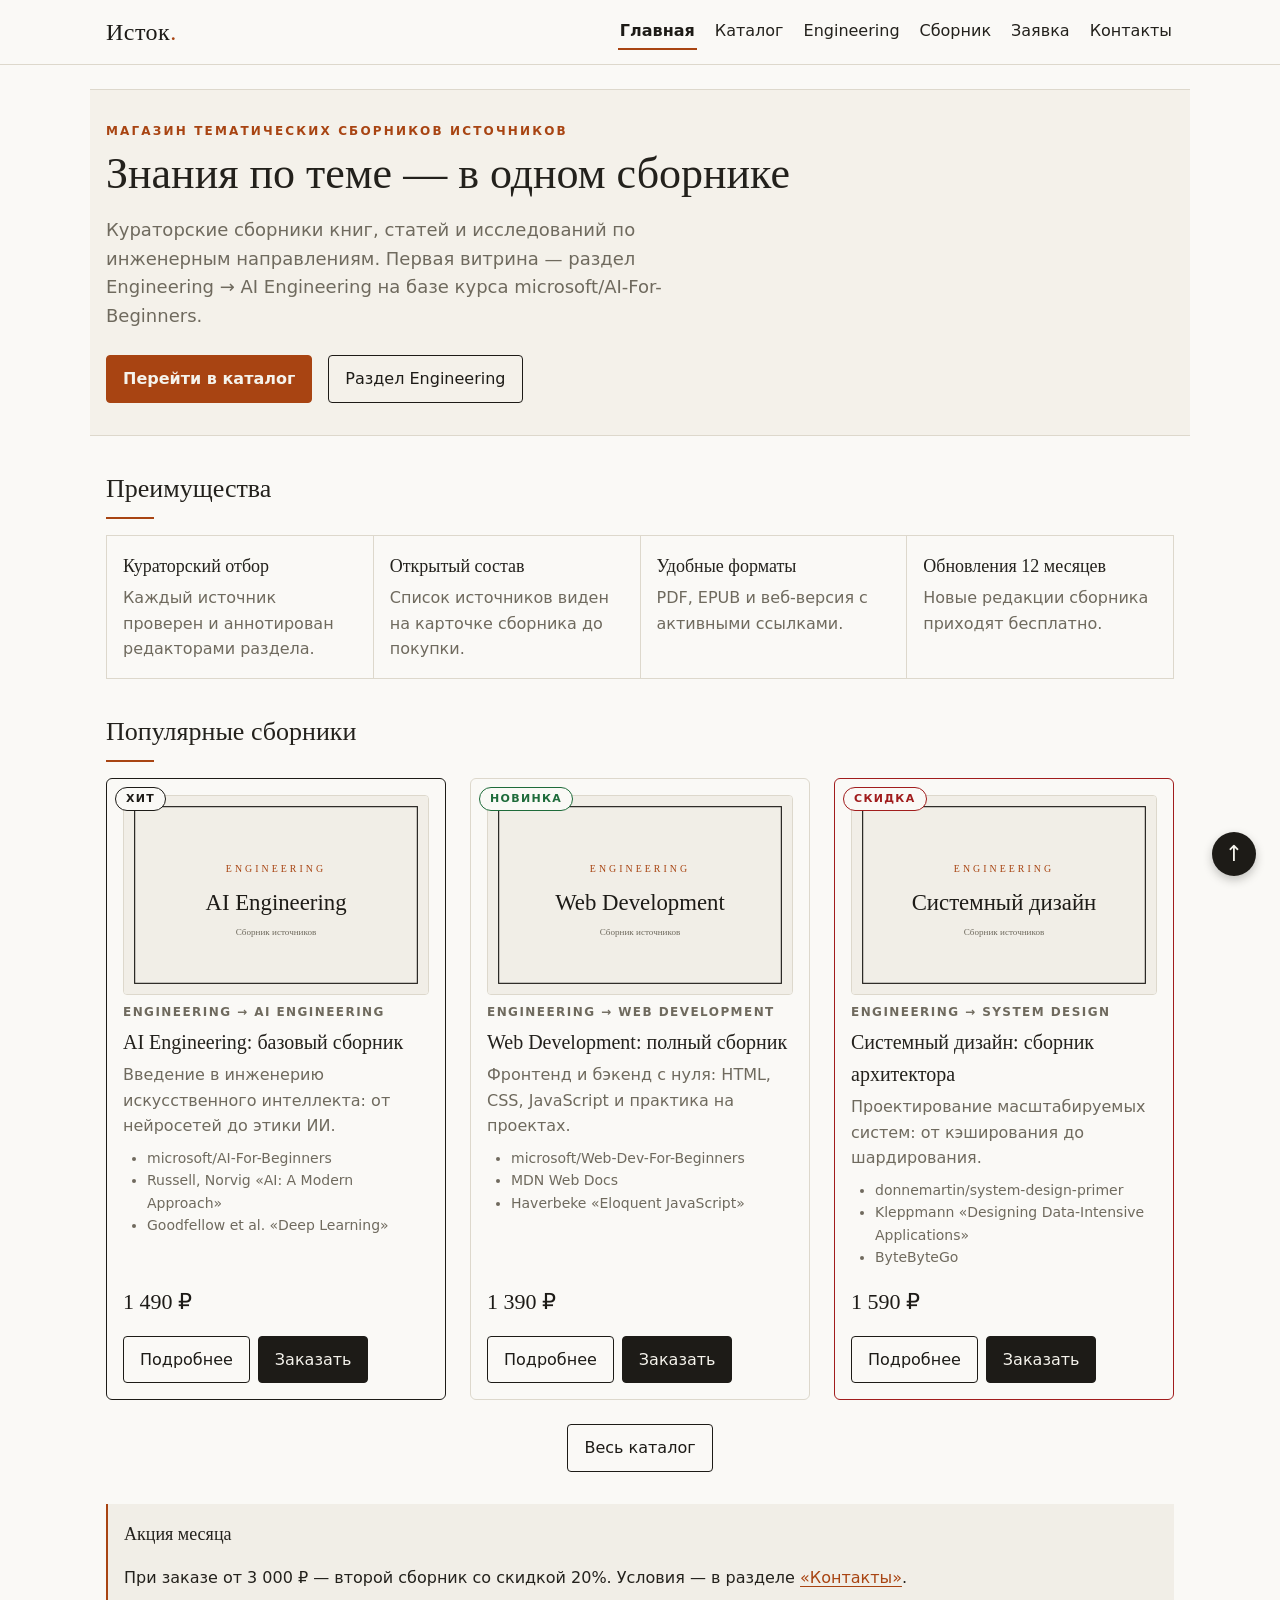
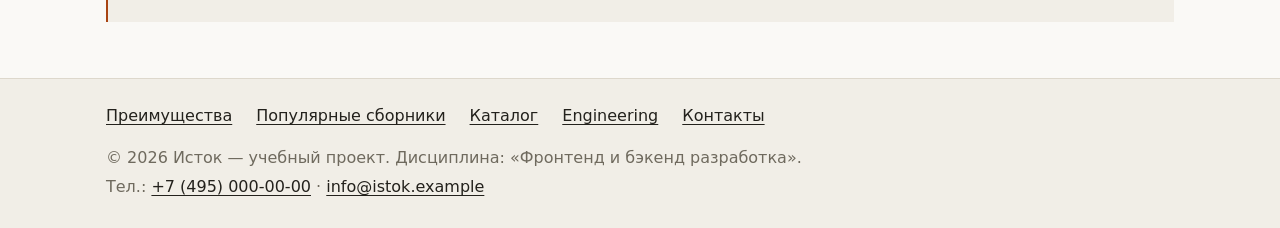
==== index.html @ 0348db37 "Stage 0" ====
<!DOCTYPE html>
<html lang="ru">
<head>
  <meta charset="UTF-8">
  <meta name="viewport" content="width=device-width, initial-scale=1.0">
  <title>Исток — магазин тематических сборников источников</title>
  <meta name="description" content="Исток: кураторские сборники книг, статей и исследований по инженерным темам. Первый раздел — Engineering → AI Engineering.">
  <meta property="og:type" content="website">
  <meta property="og:title" content="Исток — магазин тематических сборников источников">
  <meta property="og:description" content="Исток: кураторские сборники книг, статей и исследований по инженерным темам.">
  <link rel="stylesheet" href="css/style.css">
  <script src="js/main.js" defer></script>
</head>
<body>
  <a class="skip-link" href="#main">Перейти к содержимому</a>
  <header class="site-header">
    <div class="site-header__inner">
      <a class="site-header__logo" href="index.html">Исток</a>
      <nav class="site-nav" aria-label="Основная навигация">
        <ul class="site-nav__list">
          <li class="site-nav__item"><a class="site-nav__link site-nav__link--active" href="index.html" aria-current="page">Главная</a></li>
          <li class="site-nav__item"><a class="site-nav__link" href="catalog.html">Каталог</a></li>
          <li class="site-nav__item"><a class="site-nav__link" href="category.html">Engineering</a></li>
          <li class="site-nav__item"><a class="site-nav__link" href="product.html">Сборник</a></li>
          <li class="site-nav__item"><a class="site-nav__link" href="order.html">Заявка</a></li>
          <li class="site-nav__item"><a class="site-nav__link" href="contacts.html">Контакты</a></li>
        </ul>
      </nav>
    </div>
  </header>

  <main class="page" id="main">
    <section class="hero">
      <div class="hero__content">
        <p class="kicker">Магазин тематических сборников источников</p>
        <h1 class="hero__title">Знания по теме — в одном сборнике</h1>
        <p class="hero__text">Кураторские сборники книг, статей и исследований по инженерным направлениям. Первая витрина — раздел Engineering → AI Engineering на базе курса microsoft/AI-For-Beginners.</p>
        <div class="hero__actions">
          <a class="button button--accent" href="catalog.html">Перейти в каталог</a>
          <a class="button button--light" href="category.html">Раздел Engineering</a>
        </div>
      </div>
    </section>

    <section class="section" id="advantages">
      <h2 class="section__title">Преимущества</h2>
      <ul class="advantages">
        <li class="advantages__item"><h3 class="advantages__title">Кураторский отбор</h3><p class="advantages__text">Каждый источник проверен и аннотирован редакторами раздела.</p></li>
        <li class="advantages__item"><h3 class="advantages__title">Открытый состав</h3><p class="advantages__text">Список источников виден на карточке сборника до покупки.</p></li>
        <li class="advantages__item"><h3 class="advantages__title">Удобные форматы</h3><p class="advantages__text">PDF, EPUB и веб-версия с активными ссылками.</p></li>
        <li class="advantages__item"><h3 class="advantages__title">Обновления 12 месяцев</h3><p class="advantages__text">Новые редакции сборника приходят бесплатно.</p></li>
      </ul>
    </section>

    <section class="section" id="popular">
      <h2 class="section__title">Популярные сборники</h2>
      <div class="products-grid">
        <article class="product-card product-card--featured">
          <span class="badge badge--hit product-card__badge">Хит</span>
          <img class="product-card__image" src="images/ai-engineering.svg" alt="Обложка сборника «AI Engineering: базовый сборник»" width="400" height="260" loading="lazy">
          <p class="product-card__category"><a class="product-card__category-link" href="category.html">Engineering → AI Engineering</a></p>
          <h3 class="product-card__title">AI Engineering: базовый сборник</h3>
          <p class="product-card__description">Введение в инженерию искусственного интеллекта: от нейросетей до этики ИИ.</p>
          <ul class="product-card__sources">
            <li>microsoft/AI-For-Beginners</li>
            <li>Russell, Norvig «AI: A Modern Approach»</li>
            <li>Goodfellow et al. «Deep Learning»</li>
          </ul>
          <p class="product-card__price">1 490 ₽</p>
          <div class="product-card__actions">
            <a class="button button--secondary" href="product.html">Подробнее</a>
            <button class="button button--primary product-card__button" type="button" data-product="AI Engineering: базовый сборник">Заказать</button>
          </div>
        </article>
        <article class="product-card">
          <span class="badge badge--new product-card__badge">Новинка</span>
          <img class="product-card__image" src="images/web-development.svg" alt="Обложка сборника «Web Development: полный сборник»" width="400" height="260" loading="lazy">
          <p class="product-card__category">Engineering → Web Development</p>
          <h3 class="product-card__title">Web Development: полный сборник</h3>
          <p class="product-card__description">Фронтенд и бэкенд с нуля: HTML, CSS, JavaScript и практика на проектах.</p>
          <ul class="product-card__sources">
            <li>microsoft/Web-Dev-For-Beginners</li>
            <li>MDN Web Docs</li>
            <li>Haverbeke «Eloquent JavaScript»</li>
          </ul>
          <p class="product-card__price">1 390 ₽</p>
          <div class="product-card__actions">
            <a class="button button--secondary" href="product.html">Подробнее</a>
            <button class="button button--primary product-card__button" type="button" data-product="Web Development: полный сборник">Заказать</button>
          </div>
        </article>
        <article class="product-card product-card--discount">
          <span class="badge badge--sale product-card__badge">Скидка</span>
          <img class="product-card__image" src="images/system-design.svg" alt="Обложка сборника «Системный дизайн: сборник архитектора»" width="400" height="260" loading="lazy">
          <p class="product-card__category">Engineering → System Design</p>
          <h3 class="product-card__title">Системный дизайн: сборник архитектора</h3>
          <p class="product-card__description">Проектирование масштабируемых систем: от кэширования до шардирования.</p>
          <ul class="product-card__sources">
            <li>donnemartin/system-design-primer</li>
            <li>Kleppmann «Designing Data-Intensive Applications»</li>
            <li>ByteByteGo</li>
          </ul>
          <p class="product-card__price">1 590 ₽</p>
          <div class="product-card__actions">
            <a class="button button--secondary" href="product.html">Подробнее</a>
            <button class="button button--primary product-card__button" type="button" data-product="Системный дизайн: сборник архитектора">Заказать</button>
          </div>
        </article>
      </div>
      <p class="section__more"><a class="button button--secondary" href="catalog.html">Весь каталог</a></p>
    </section>

    <aside class="note">
      <h2 class="note__title">Акция месяца</h2>
      <p>При заказе от 3 000 ₽ — второй сборник со скидкой 20%. Условия — в разделе <a href="contacts.html">«Контакты»</a>.</p>
    </aside>
  </main>

  <footer class="site-footer" id="contacts">
    <div class="site-footer__inner">
      <nav class="site-footer__nav" aria-label="Навигация в подвале">
        <ul class="site-footer__list">
          <li class="site-footer__item"><a class="site-footer__link" href="index.html#advantages">Преимущества</a></li>
          <li class="site-footer__item"><a class="site-footer__link" href="index.html#popular">Популярные сборники</a></li>
          <li class="site-footer__item"><a class="site-footer__link" href="catalog.html">Каталог</a></li>
          <li class="site-footer__item"><a class="site-footer__link" href="category.html">Engineering</a></li>
          <li class="site-footer__item"><a class="site-footer__link" href="contacts.html">Контакты</a></li>
        </ul>
      </nav>
      <p class="site-footer__text">&copy; 2026 Исток — учебный проект. Дисциплина: «Фронтенд и бэкенд разработка».</p>
      <p class="site-footer__text">Тел.: <a class="site-footer__link" href="tel:+74950000000">+7 (495) 000-00-00</a> · <a class="site-footer__link" href="mailto:info@istok.example">info@istok.example</a></p>
    </div>
  </footer>
  <a class="to-top" href="#main" aria-label="Наверх">↑</a>

  <dialog class="order-dialog" id="order-dialog" aria-labelledby="order-dialog-title">
    <h2 class="order-dialog__title" id="order-dialog-title">Быстрая заявка</h2>
    <form class="order-form" id="order-form" action="#" method="post" novalidate>
      <input id="selected-product" name="selected-product" type="hidden">
      <p class="order-form__selected" id="selected-product-label" hidden></p>
      <div class="order-form__field">
        <label class="order-form__label" for="order-name">Имя</label>
        <input class="order-form__input" id="order-name" name="name" type="text" placeholder="Введите ваше имя" minlength="2" autocomplete="given-name" required>
      </div>
      <div class="order-form__field">
        <label class="order-form__label" for="order-email">E-mail</label>
        <input class="order-form__input" id="order-email" name="email" type="email" placeholder="example@mail.ru" autocomplete="email" required>
      </div>
      <div class="order-form__field">
        <label class="order-form__label" for="order-phone">Телефон</label>
        <input class="order-form__input" id="order-phone" name="phone" type="tel" inputmode="tel" placeholder="+7 (900) 000-00-00" pattern="^\+7 \(\d{3}\) \d{3}-\d{2}-\d{2}$" required>
        <small class="order-form__hint">Формат: +7 (900) 000-00-00</small>
      </div>
      <div class="order-form__field">
        <label class="order-form__label" for="order-topic">Тема заявки</label>
        <select class="order-form__select" id="order-topic" name="topic" required>
          <option value="">Выберите тему</option>
          <option value="product">Заказ сборника</option>
          <option value="consultation">Консультация</option>
          <option value="delivery">Получение и доставка</option>
        </select>
      </div>
      <div class="order-form__field">
        <label class="order-form__label" for="order-comment">Комментарий</label>
        <textarea class="order-form__textarea" id="order-comment" name="comment" rows="3" placeholder="Дополнительная информация"></textarea>
      </div>
      <div class="order-form__field order-form__field--checkbox">
        <label class="order-form__label order-form__label--inline"><input id="order-agreement" name="agreement" type="checkbox" required> Я согласен на обработку данных</label>
      </div>
      <div class="order-form__actions">
        <button class="button button--secondary" type="button" id="close-order-dialog">Закрыть</button>
        <button class="button button--primary" type="submit">Отправить заявку</button>
      </div>
    </form>
  </dialog>
  <p class="success-message" id="success-message" role="status" hidden>Заявка успешно отправлена!</p>
</body>
</html>
---- css/style.css ----
/* ===== Переменные ===== */
/* Визуальное направление: минимализм в духе triforceproject.com —
   «бумажный» фон, волосяные линии, акцентная serif-типографика,
   сдержанная палитра «чернила + ржавчина». */
:root {
  --color-primary: #1d1b17;
  --color-primary-dark: #000000;
  --color-text: #23211c;
  --color-bg: #faf9f6;
  --color-bg-alt: #f1eee7;
  --color-bg-hero: #f4f1ea;
  --color-border: #ddd8cc;
  --color-danger: #a11d1d;
  --color-success: #1e6b3a;
  --color-muted: #6f6a5e;
  --color-disabled: #c9c4b8;
  --color-hit: #1d1b17;
  --color-new: #1e6b3a;
  --color-sale: #a11d1d;
  --color-accent: #a84412;
  --color-accent-hover: #c24e14;
  --color-accent-dark: #8f3a0e;
  --color-surface-dark: #1d1b17;
  --color-on-dark: #f5f3ec;
  --color-on-dark-muted: #b3ada0;

  --space-xs: 4px;
  --space-sm: 8px;
  --space-md: 16px;
  --space-lg: 24px;
  --space-xl: 32px;

  --radius-sm: 4px;
  --radius-md: 6px;
  --radius-lg: 8px;
  --font-main: "Segoe UI", system-ui, -apple-system, Roboto, "Helvetica Neue", Arial, sans-serif;
  --font-heading: Georgia, "Times New Roman", "Times", serif;
  --container-width: 1100px;
  --header-height: 64px;
}

/* ===== База ===== */
* { box-sizing: border-box; }
html { scroll-behavior: smooth; scroll-padding-top: calc(var(--header-height) + var(--space-md)); }
body { margin: 0; font-family: var(--font-main); line-height: 1.6; color: var(--color-text); background: var(--color-bg); }
img { max-width: 100%; height: auto; display: block; }
a { color: var(--color-accent); text-underline-offset: 3px; }
a:focus-visible, input:focus-visible, select:focus-visible, textarea:focus-visible, summary:focus-visible {
  outline: 2px solid var(--color-accent); outline-offset: 3px;
}

/* Подсветка цели якорной ссылки */
.section:target, .site-footer:target { outline: 2px dashed var(--color-accent); outline-offset: 4px; }

.skip-link { position: absolute; left: var(--space-md); top: -100px; z-index: 300; padding: var(--space-sm) var(--space-md); background: var(--color-primary); color: var(--color-on-dark); text-decoration: none; border-radius: var(--radius-sm); }
.skip-link:focus { top: var(--space-sm); }

.page, .site-header__inner, .site-footer__inner { max-width: var(--container-width); margin: 0 auto; padding: var(--space-lg) var(--space-md); }
.page__title { margin: 0 0 var(--space-lg); font-size: 34px; font-weight: normal; }
.page__lead { margin: calc(var(--space-sm) * -1) 0 var(--space-lg); font-size: 18px; color: var(--color-muted); }
.hero__title, .page__title, .section__title, .product-page__title, .product-card__title, .note__title, .advantages__title, .catalog-filters__title, .order-dialog__title { font-family: var(--font-heading); letter-spacing: 0; }

/* Надзаголовок-подпись в духе референса: капс, разрядка */
.kicker { margin: 0 0 var(--space-sm); font-size: 12px; font-weight: bold; letter-spacing: .18em; text-transform: uppercase; color: var(--color-accent); }

/* ===== Шапка (sticky + z-index) ===== */
.site-header { position: sticky; top: 0; z-index: 100; background: var(--color-bg); border-bottom: 1px solid var(--color-border); }
.site-header__inner { display: flex; align-items: center; justify-content: space-between; flex-wrap: wrap; gap: var(--space-md); padding-top: var(--space-sm); padding-bottom: var(--space-sm); min-height: var(--header-height); }
.site-header__logo { font-family: var(--font-heading); font-size: 24px; letter-spacing: .02em; text-decoration: none; color: var(--color-primary); }
.site-header__logo::after { content: "."; color: var(--color-accent); }
.site-nav__list { display: flex; flex-wrap: wrap; justify-content: flex-end; align-items: center; gap: var(--space-xs) var(--space-md); margin: 0; padding: 0; list-style: none; }
.site-nav__link { display: inline-block; padding: var(--space-xs) 2px; text-decoration: none; color: var(--color-text); border-bottom: 2px solid transparent; }
.site-nav__link:hover { color: var(--color-accent); }
.site-nav__link--active { color: var(--color-primary); font-weight: bold; border-bottom-color: var(--color-accent); }

/* ===== Подвал ===== */
.site-footer { background: var(--color-bg-alt); border-top: 1px solid var(--color-border); margin-top: var(--space-xl); }
.site-footer__text { margin: var(--space-xs) 0; color: var(--color-muted); }
.site-footer__list { display: flex; flex-wrap: wrap; gap: var(--space-xs) var(--space-lg); margin: 0 0 var(--space-md); padding: 0; list-style: none; }
.site-footer__link { color: var(--color-text); }
.site-footer__link:hover { color: var(--color-accent); }

/* ===== Кнопка (блок button) ===== */
.button { display: inline-block; padding: 10px var(--space-md); font: inherit; border: 1px solid var(--color-primary); border-radius: var(--radius-sm); text-decoration: none; cursor: pointer; transition: background-color .2s, color .2s, border-color .2s; }
.button:focus-visible { outline: 2px solid var(--color-accent); outline-offset: 3px; }
.button--primary { color: var(--color-on-dark); background: var(--color-primary); }
.button--primary:hover { background: var(--color-primary-dark); border-color: var(--color-primary-dark); }
.button--secondary { color: var(--color-primary); background: transparent; }
.button--secondary:hover { color: var(--color-on-dark); background: var(--color-primary); }
.button:disabled, .button--disabled { opacity: .55; cursor: not-allowed; }
.button--accent { color: var(--color-on-dark); background: var(--color-accent); border-color: var(--color-accent); font-weight: bold; }
.button--accent:hover { background: var(--color-accent-hover); border-color: var(--color-accent-hover); }
.button--light { color: var(--color-primary); background: transparent; border-color: var(--color-primary); }
.button--light:hover { color: var(--color-on-dark); background: var(--color-primary); }
.button--small { padding: 6px 12px; font-size: 14px; }

/* ===== Hero: типографический первый экран с волосяными линиями ===== */
.hero { position: relative; padding: var(--space-xl) 0; color: var(--color-text); background: var(--color-bg-hero); border-top: 1px solid var(--color-border); border-bottom: 1px solid var(--color-border); margin: 0 calc(var(--space-md) * -1) var(--space-xl); padding-left: var(--space-md); padding-right: var(--space-md); }
.hero__title { margin: 0 0 var(--space-md); font-size: 44px; font-weight: normal; line-height: 1.15; max-width: 760px; }
.hero__text { max-width: 560px; margin: 0 0 var(--space-lg); font-size: 18px; color: var(--color-muted); }
.hero__actions { display: flex; flex-wrap: wrap; gap: var(--space-md); }

/* ===== Секции ===== */
.section { margin-bottom: var(--space-xl); }
.section__title { margin: 0 0 var(--space-md); font-size: 26px; font-weight: normal; }
.section__title::after { content: ""; display: block; width: 48px; height: 2px; margin-top: var(--space-sm); background: var(--color-accent); }
.section__more { text-align: center; margin-top: var(--space-lg); }

.advantages { display: grid; grid-template-columns: repeat(auto-fit, minmax(210px, 1fr)); gap: 0; margin: 0; padding: 0; list-style: none; border-top: 1px solid var(--color-border); border-left: 1px solid var(--color-border); }
.advantages__item { padding: var(--space-md); background: var(--color-bg); border-right: 1px solid var(--color-border); border-bottom: 1px solid var(--color-border); }
.advantages__title { margin: 0 0 var(--space-xs); font-size: 18px; font-weight: normal; }
.advantages__text { margin: 0; color: var(--color-muted); }

.note { padding: var(--space-md); border-left: 2px solid var(--color-accent); background: var(--color-bg-alt); }
.note__title { margin: 0 0 var(--space-sm); font-size: 18px; font-weight: normal; }
.note__list { margin: 0; padding-left: var(--space-lg); }

/* ===== Сетка товаров и макет каталога (Grid) ===== */
.products-grid { display: grid; grid-template-columns: repeat(auto-fill, minmax(260px, 1fr)); gap: var(--space-lg); }
.catalog-layout { display: grid; grid-template-columns: 260px 1fr; grid-template-areas: "filters products"; gap: var(--space-lg); align-items: start; }
.catalog-filters { grid-area: filters; }
.catalog-products { grid-area: products; min-width: 0; }

/* ===== Карточка сборника (relative + absolute badge) ===== */
.product-card { position: relative; display: flex; flex-direction: column; padding: var(--space-md); background: var(--color-bg); border: 1px solid var(--color-border); border-radius: var(--radius-md); transition: transform .2s, box-shadow .2s; }
.product-card:hover { transform: translateY(-3px); box-shadow: 0 8px 20px rgba(29,27,23,.08); }
.product-card:focus-within { box-shadow: 0 0 0 3px rgba(168,68,18,.25); }
.product-card--featured { border-color: var(--color-primary); }
.product-card--discount { border-color: var(--color-sale); }
.product-card__image { width: 100%; border-radius: var(--radius-sm); margin-bottom: var(--space-sm); border: 1px solid var(--color-border); }
.product-card__category { margin: 0; font-size: 12px; font-weight: bold; letter-spacing: .12em; text-transform: uppercase; color: var(--color-muted); }
.product-card__category-link { color: inherit; text-decoration: none; }
.product-card__category-link:hover { color: var(--color-accent); }
.product-card__title { margin: var(--space-xs) 0; font-size: 20px; font-weight: normal; }
.product-card__description { margin: 0 0 var(--space-sm); color: var(--color-muted); }
.product-card__sources { margin: 0 0 var(--space-md); padding-left: var(--space-lg); flex: 1; font-size: 14px; color: var(--color-muted); }
.product-card__price { margin: 0 0 var(--space-md); font-family: var(--font-heading); font-size: 22px; color: var(--color-primary); }
.product-card__actions { display: flex; flex-wrap: wrap; gap: var(--space-sm); }
.product-card__badge { position: absolute; top: var(--space-sm); left: var(--space-sm); z-index: 1; }

/* ===== Бейдж (блок badge): сдержанные подписи-чипы ===== */
.badge { display: inline-block; margin: 0; padding: 2px 10px; font-size: 11px; font-weight: bold; letter-spacing: .12em; text-transform: uppercase; color: var(--color-primary); border: 1px solid var(--color-primary); border-radius: 999px; background: var(--color-bg); }
.badge--hit { color: var(--color-hit); border-color: var(--color-hit); }
.badge--new { color: var(--color-new); border-color: var(--color-new); }
.badge--sale { color: var(--color-sale); border-color: var(--color-sale); }

/* ===== Фильтры каталога (sticky) ===== */
.catalog-filters { position: sticky; top: calc(var(--header-height) + var(--space-md)); padding: var(--space-md); background: var(--color-bg-alt); border: 1px solid var(--color-border); border-radius: var(--radius-md); }
.catalog-filters__title { margin: 0 0 var(--space-md); font-size: 18px; font-weight: normal; }
.catalog-filters__form { display: grid; gap: var(--space-md); }
.catalog-filters__group { margin: 0; padding: 0; border: 0; }
.catalog-filters__legend { padding: 0; margin-bottom: var(--space-sm); font-weight: bold; }
.catalog-filters__list { margin: 0; padding: 0; list-style: none; }
.catalog-filters__label { display: block; padding: 2px 0; }
.catalog-filters__input { width: 100%; margin-bottom: var(--space-sm); padding: var(--space-sm) 12px; font: inherit; font-size: 14px; color: var(--color-text); background: var(--color-bg); border: 1px solid var(--color-border); border-radius: var(--radius-sm); }
.catalog-filters__input:hover { border-color: var(--color-muted); }

/* ===== Страница товара ===== */
.product-page { display: grid; grid-template-columns: 1fr 1fr; gap: var(--space-xl); margin-bottom: var(--space-xl); align-items: start; }
.product-page__image { width: 100%; border-radius: var(--radius-md); border: 1px solid var(--color-border); }
.product-page__title { margin: var(--space-sm) 0; font-size: 32px; font-weight: normal; }
.product-page__description { color: var(--color-muted); }
.product-page__price { margin: var(--space-md) 0; font-family: var(--font-heading); font-size: 30px; }
.product-page__actions { display: flex; flex-wrap: wrap; gap: var(--space-md); }
.sources-list { margin: 0; padding-left: var(--space-lg); }
.sources-list__item { margin-bottom: var(--space-sm); }
.sources-list__meta { color: var(--color-muted); font-size: 14px; }

/* ===== Таблица: минимализм, волосяные линии, капс в шапке ===== */
.table-wrap { overflow-x: auto; }
.spec-table { width: 100%; border-collapse: collapse; }
.spec-table__caption { padding: var(--space-sm) 0; text-align: left; font-weight: bold; color: var(--color-muted); }
.spec-table__head-cell, .spec-table__row-head, .spec-table__cell { padding: 10px var(--space-md); text-align: left; border: 0; border-bottom: 1px solid var(--color-border); }
.spec-table__head-cell { font-size: 12px; font-weight: bold; letter-spacing: .12em; text-transform: uppercase; color: var(--color-muted); border-bottom: 2px solid var(--color-primary); background: transparent; }
.spec-table__row-head { width: 35%; font-weight: bold; background: transparent; }
.spec-table__row:hover .spec-table__cell, .spec-table__row:hover .spec-table__row-head { background: var(--color-bg-hero); }
.spec-table__link { color: inherit; }
.spec-table--compare { min-width: 680px; }
.spec-table__row-head--compact { width: 22%; }
.spec-table__row-head--sticky { position: sticky; left: 0; z-index: 1; background: var(--color-bg); }
.spec-table__cell--best { font-weight: bold; }
.spec-table__tag { display: inline-block; margin-left: var(--space-xs); padding: 1px 8px; border-radius: 999px; font-size: 12px; font-weight: bold; color: var(--color-accent); border: 1px solid var(--color-accent); white-space: nowrap; }
.table-wrap:focus-visible { outline: 2px solid var(--color-accent); outline-offset: 3px; }

/* ===== Рейтинг (блок rating) ===== */
.rating { --rating-value: 5; display: inline-block; font-size: 20px; line-height: 1; letter-spacing: 2px; color: transparent; background: linear-gradient(90deg, var(--color-accent) calc(var(--rating-value) / 5 * 100%), var(--color-border) 0); -webkit-background-clip: text; background-clip: text; }
.rating--5 { --rating-value: 5; }
.rating--4-7 { --rating-value: 4.7; }
.rating--4 { --rating-value: 4; }

/* ===== Отзывы (блоки reviews и review-card) ===== */
.reviews__summary { display: flex; flex-wrap: wrap; align-items: center; gap: var(--space-sm); margin: 0 0 var(--space-md); }
.reviews__list { display: grid; grid-template-columns: repeat(auto-fit, minmax(260px, 1fr)); gap: var(--space-lg); }
.reviews__note { margin: var(--space-md) 0 0; font-size: 13px; color: var(--color-muted); }
.review-card { display: flex; flex-direction: column; gap: var(--space-sm); padding: var(--space-md); background: var(--color-bg); border: 1px solid var(--color-border); border-radius: var(--radius-md); }
.review-card--top { border-color: var(--color-primary); box-shadow: 0 0 0 1px var(--color-primary); }
.review-card__header { display: flex; flex-wrap: wrap; align-items: center; justify-content: space-between; gap: var(--space-sm); }
.review-card__author { margin: 0; font-weight: bold; }
.review-card__label { align-self: flex-start; margin: 0; padding: 2px 10px; border-radius: 999px; font-size: 11px; font-weight: bold; letter-spacing: .12em; text-transform: uppercase; color: var(--color-accent); border: 1px solid var(--color-accent); }
.review-card__text { flex: 1; margin: 0; }
.review-card__footer { display: flex; flex-wrap: wrap; justify-content: space-between; gap: var(--space-xs) var(--space-sm); font-size: 13px; color: var(--color-muted); }
.review-card__verified { color: var(--color-success); font-weight: bold; }

/* ===== FAQ ===== */
.faq { margin-bottom: var(--space-sm); padding: var(--space-sm) var(--space-md); border: 1px solid var(--color-border); border-radius: var(--radius-sm); }
.faq__question { cursor: pointer; font-weight: bold; }
.faq__answer { margin: var(--space-sm) 0 0; color: var(--color-muted); }

/* ===== Хлебные крошки (блок breadcrumbs) ===== */
.breadcrumbs { margin-bottom: var(--space-md); font-size: 14px; color: var(--color-muted); }
.breadcrumbs__list { display: flex; flex-wrap: wrap; gap: var(--space-sm); margin: 0; padding: 0; list-style: none; }
.breadcrumbs__item + .breadcrumbs__item::before { content: "/"; margin-right: var(--space-sm); color: var(--color-muted); }
.breadcrumbs__link { color: var(--color-accent); }
.breadcrumbs__current { color: var(--color-muted); }

/* ===== Две колонки ===== */
.two-col { display: grid; grid-template-columns: 2fr 1fr; gap: var(--space-xl); align-items: start; }
.contact-list { font-style: normal; }
.contact-list__item { margin: 0 0 var(--space-sm); }

/* ===== Форма ===== */
.order-form { display: flex; flex-direction: column; gap: var(--space-md); }
.order-form__grid { display: grid; grid-template-columns: repeat(auto-fit, minmax(220px, 1fr)); gap: var(--space-md); }
.order-form__field { display: flex; flex-direction: column; gap: 6px; }
.order-form__label { font-size: 14px; font-weight: bold; }
.order-form__label--inline { display: flex; align-items: center; gap: var(--space-sm); font-weight: normal; }
.order-form__input, .order-form__select, .order-form__textarea { width: 100%; padding: var(--space-sm) 12px; font: inherit; font-size: 14px; color: var(--color-text); background: var(--color-bg); border: 1px solid var(--color-border); border-radius: var(--radius-sm); transition: border-color .2s, box-shadow .2s; }
.order-form__input:hover, .order-form__select:hover, .order-form__textarea:hover { border-color: var(--color-muted); }
.order-form__input:focus-visible, .order-form__select:focus-visible, .order-form__textarea:focus-visible { outline: none; border-color: var(--color-accent); box-shadow: 0 0 0 3px rgba(168,68,18,.25); }
.order-form__input:disabled, .order-form__select:disabled, .order-form__textarea:disabled { background: var(--color-bg-alt); cursor: not-allowed; }
.order-form__input[aria-invalid="true"], .order-form__select[aria-invalid="true"], .order-form__textarea[aria-invalid="true"] { border-color: var(--color-danger); background: #fdf6f6; }
.order-form__hint { font-size: 12px; color: var(--color-muted); }
.order-form__selected { margin: 0; padding: var(--space-sm); background: var(--color-bg-hero); border: 1px solid var(--color-border); border-radius: var(--radius-sm); }
.order-form__actions { display: flex; flex-wrap: wrap; justify-content: flex-end; gap: var(--space-md); }
.order-form__actions--start { justify-content: flex-start; }

/* ===== Модальное окно (<dialog>) ===== */
.order-dialog { width: calc(100% - 32px); max-width: 500px; max-height: 90vh; padding: var(--space-lg); color: var(--color-text); background: var(--color-bg); border: 1px solid var(--color-border); border-radius: var(--radius-md); box-shadow: 0 10px 25px rgba(29,27,23,.2); }
.order-dialog::backdrop { background: rgba(29,27,23,.5); }
.order-dialog__title { margin-top: 0; font-weight: normal; }

.success-message { position: fixed; bottom: var(--space-lg); left: 50%; transform: translateX(-50%); z-index: 250; margin: 0; padding: 12px var(--space-lg); background: #eef6ef; color: var(--color-success); border: 1px solid var(--color-success); border-radius: var(--radius-sm); }
.success-message[hidden] { display: none; }

/* ===== Кнопка «Наверх» (fixed + z-index) ===== */
.to-top { position: fixed; right: var(--space-lg); bottom: var(--space-lg); z-index: 200; display: flex; align-items: center; justify-content: center; width: 44px; height: 44px; font-size: 22px; text-decoration: none; color: var(--color-on-dark); background: var(--color-primary); border-radius: 50%; box-shadow: 0 4px 10px rgba(29,27,23,.25); transition: background-color .2s; }
.to-top:hover { background: var(--color-accent); }
.to-top:focus-visible { outline: 3px solid var(--color-accent); outline-offset: 3px; }

/* ===== Узкие экраны (минимум; полная адаптивность — в КР №3) ===== */
@media (max-width: 800px) {
  .catalog-layout { grid-template-columns: 1fr; grid-template-areas: "filters" "products"; }
  .product-page, .two-col { grid-template-columns: 1fr; }
  .catalog-filters { position: static; }
  .hero__title { font-size: 32px; }
}
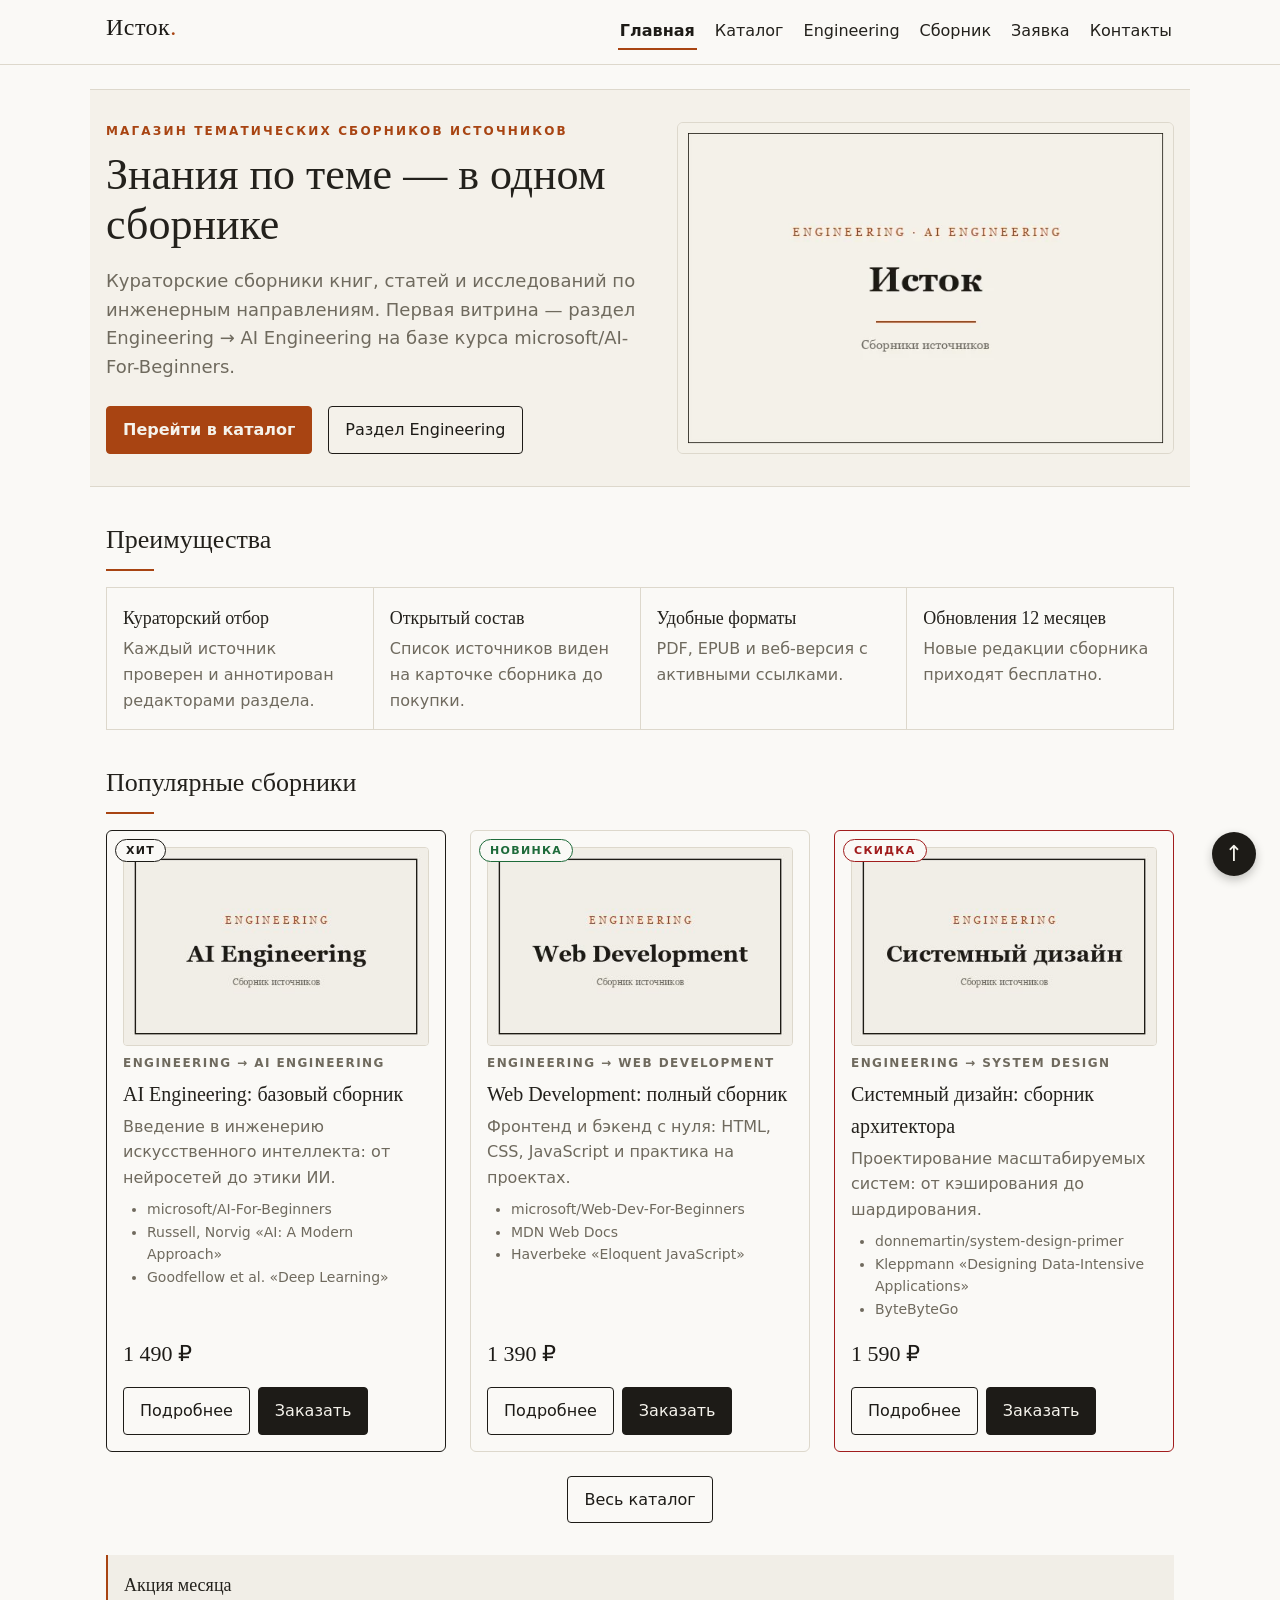
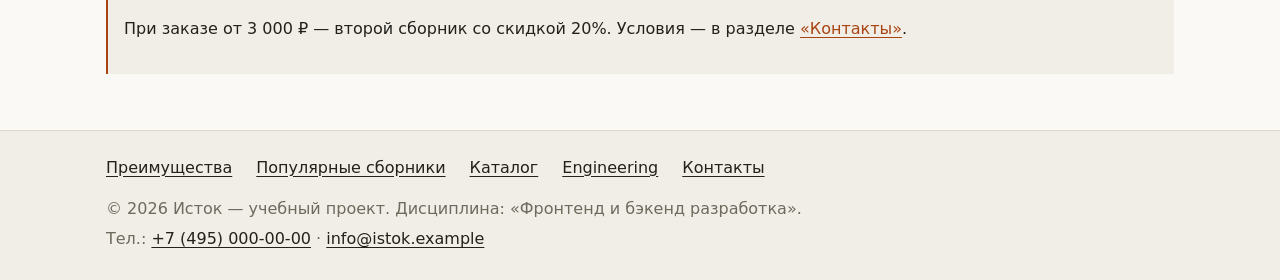
==== commit 4e0f9ce6: "Stage 1" ====
--- a/index.html
+++ b/index.html
@@ -9,6 +9,7 @@
   <meta property="og:title" content="Исток — магазин тематических сборников источников">
   <meta property="og:description" content="Исток: кураторские сборники книг, статей и исследований по инженерным темам.">
   <link rel="stylesheet" href="css/style.css">
+  <link rel="stylesheet" href="css/responsive.css">
   <script src="js/main.js" defer></script>
 </head>
 <body>
@@ -40,6 +41,12 @@
           <a class="button button--light" href="category.html">Раздел Engineering</a>
         </div>
       </div>
+      <div class="hero__media">
+        <picture class="hero__picture">
+          <source type="image/webp" srcset="images/hero-600.webp 600w, images/hero-800.webp 800w, images/hero-1200.webp 1200w" sizes="(min-width: 900px) 45vw, 100vw">
+          <img class="hero__image" src="images/hero-800.jpg" srcset="images/hero-600.jpg 600w, images/hero-800.jpg 800w, images/hero-1200.jpg 1200w" sizes="(min-width: 900px) 45vw, 100vw" width="1200" height="800" alt="Обложка магазина Исток: кураторские сборники источников по инженерным темам" fetchpriority="high">
+        </picture>
+      </div>
     </section>
 
     <section class="section" id="advantages">
@@ -57,7 +64,7 @@
       <div class="products-grid">
         <article class="product-card product-card--featured">
           <span class="badge badge--hit product-card__badge">Хит</span>
-          <img class="product-card__image" src="images/ai-engineering.svg" alt="Обложка сборника «AI Engineering: базовый сборник»" width="400" height="260" loading="lazy">
+          <img class="product-card__image" src="images/ai-engineering-400.jpg" srcset="images/ai-engineering-400.jpg 400w, images/ai-engineering-800.jpg 800w" sizes="(min-width: 1024px) 30vw, (min-width: 640px) 45vw, 100vw" alt="Обложка сборника «AI Engineering: базовый сборник»" width="400" height="260" loading="lazy">
           <p class="product-card__category"><a class="product-card__category-link" href="category.html">Engineering → AI Engineering</a></p>
           <h3 class="product-card__title">AI Engineering: базовый сборник</h3>
           <p class="product-card__description">Введение в инженерию искусственного интеллекта: от нейросетей до этики ИИ.</p>
@@ -74,7 +81,7 @@
         </article>
         <article class="product-card">
           <span class="badge badge--new product-card__badge">Новинка</span>
-          <img class="product-card__image" src="images/web-development.svg" alt="Обложка сборника «Web Development: полный сборник»" width="400" height="260" loading="lazy">
+          <img class="product-card__image" src="images/web-development-400.jpg" srcset="images/web-development-400.jpg 400w, images/web-development-800.jpg 800w" sizes="(min-width: 1024px) 30vw, (min-width: 640px) 45vw, 100vw" alt="Обложка сборника «Web Development: полный сборник»" width="400" height="260" loading="lazy">
           <p class="product-card__category">Engineering → Web Development</p>
           <h3 class="product-card__title">Web Development: полный сборник</h3>
           <p class="product-card__description">Фронтенд и бэкенд с нуля: HTML, CSS, JavaScript и практика на проектах.</p>
@@ -91,7 +98,7 @@
         </article>
         <article class="product-card product-card--discount">
           <span class="badge badge--sale product-card__badge">Скидка</span>
-          <img class="product-card__image" src="images/system-design.svg" alt="Обложка сборника «Системный дизайн: сборник архитектора»" width="400" height="260" loading="lazy">
+          <img class="product-card__image" src="images/system-design-400.jpg" srcset="images/system-design-400.jpg 400w, images/system-design-800.jpg 800w" sizes="(min-width: 1024px) 30vw, (min-width: 640px) 45vw, 100vw" alt="Обложка сборника «Системный дизайн: сборник архитектора»" width="400" height="260" loading="lazy">
           <p class="product-card__category">Engineering → System Design</p>
           <h3 class="product-card__title">Системный дизайн: сборник архитектора</h3>
           <p class="product-card__description">Проектирование масштабируемых систем: от кэширования до шардирования.</p>
--- a/css/style.css
+++ b/css/style.css
@@ -247,10 +247,6 @@
 .to-top:hover { background: var(--color-accent); }
 .to-top:focus-visible { outline: 3px solid var(--color-accent); outline-offset: 3px; }
 
-/* ===== Узкие экраны (минимум; полная адаптивность — в КР №3) ===== */
-@media (max-width: 800px) {
-  .catalog-layout { grid-template-columns: 1fr; grid-template-areas: "filters" "products"; }
-  .product-page, .two-col { grid-template-columns: 1fr; }
-  .catalog-filters { position: static; }
-  .hero__title { font-size: 32px; }
-}
+/* ===== Адаптивность ===== */
+/* Все адаптивные правила (Mobile First, @media min-width) вынесены в css/responsive.css,
+   который подключается после этого файла на всех страницах. */
--- a/css/responsive.css
+++ b/css/responsive.css
@@ -0,0 +1,70 @@
+/* ===== Адаптивная вёрстка (КР №3, ПЗ №12) ===== */
+/* Подход Mobile First: базовые правила — для мобильных экранов,
+   расширение — через @media (min-width: ...).
+   Файл подключается после css/style.css на всех страницах. */
+
+/* Responsive images: базовое правило */
+img, video { max-width: 100%; height: auto; }
+
+/* --- Шапка и навигация: на мобильном меню в колонку --- */
+.site-header__inner { flex-direction: column; align-items: stretch; gap: var(--space-xs); }
+.site-header__logo { align-self: flex-start; }
+.site-nav { width: 100%; }
+.site-nav__list { flex-direction: column; align-items: stretch; gap: 0; border-top: 1px solid var(--color-border); }
+.site-nav__link { display: block; min-height: 44px; padding: 10px 2px; border-bottom: 1px solid var(--color-border); }
+.site-nav__link--active { border-bottom-color: var(--color-accent); }
+
+/* --- Hero: одна колонка, заголовок через clamp() --- */
+.hero { display: grid; grid-template-columns: 1fr; gap: var(--space-lg); align-items: center; }
+.hero__title { font-size: clamp(28px, 6vw + 8px, 44px); }
+.hero__picture { display: block; }
+.hero__image { width: 100%; border: 1px solid var(--color-border); border-radius: var(--radius-md); }
+
+/* --- Сетка карточек сборников: 1 колонка --- */
+.products-grid { grid-template-columns: 1fr; }
+
+/* --- Каталог: фильтры сверху, сетка товаров ниже --- */
+.catalog-layout { grid-template-columns: 1fr; grid-template-areas: "filters" "products"; }
+.catalog-filters { position: static; }
+
+/* --- Страница товара и двухколоночные макеты: одна колонка --- */
+.product-page, .two-col { grid-template-columns: 1fr; }
+
+/* --- Формы: одна колонка, поля удобны для касания (min-height 44px) --- */
+.order-form__grid { grid-template-columns: 1fr; }
+.order-form__input, .order-form__select, .catalog-filters__input { min-height: 44px; }
+.order-form__textarea { min-height: 88px; }
+.button { min-height: 44px; padding-top: 10px; padding-bottom: 10px; }
+.button--small { min-height: 0; }
+
+/* --- Таблицы: горизонтальная прокрутка на узких экранах (.table-wrap) --- */
+.table-wrap { -webkit-overflow-scrolling: touch; }
+
+/* ===== Планшет (≥ 640px): карточки и формы в 2 колонки ===== */
+@media (min-width: 640px) {
+  .products-grid { grid-template-columns: repeat(2, 1fr); }
+  .order-form__grid { grid-template-columns: repeat(2, 1fr); }
+}
+
+/* ===== Планшет (≥ 700px): навигация в строку ===== */
+@media (min-width: 700px) {
+  .site-header__inner { flex-direction: row; align-items: center; }
+  .site-nav { width: auto; }
+  .site-nav__list { flex-direction: row; flex-wrap: wrap; justify-content: flex-end; align-items: center; gap: var(--space-xs) var(--space-md); border-top: 0; }
+  .site-nav__link { display: inline-block; min-height: 0; padding: var(--space-xs) 2px; border-bottom: 2px solid transparent; }
+  .site-nav__link--active { border-bottom-color: var(--color-accent); }
+}
+
+/* ===== Десктоп (≥ 900px): hero в две колонки, каталог с боковым фильтром ===== */
+@media (min-width: 900px) {
+  .hero { grid-template-columns: 1.1fr 1fr; }
+  .catalog-layout { grid-template-columns: 260px 1fr; grid-template-areas: "filters products"; }
+  .catalog-filters { position: sticky; top: calc(var(--header-height) + var(--space-md)); }
+  .product-page { grid-template-columns: 1fr 1fr; }
+  .two-col { grid-template-columns: 2fr 1fr; }
+}
+
+/* ===== Десктоп (≥ 1024px): карточки в 3 колонки ===== */
+@media (min-width: 1024px) {
+  .products-grid { grid-template-columns: repeat(3, 1fr); }
+}
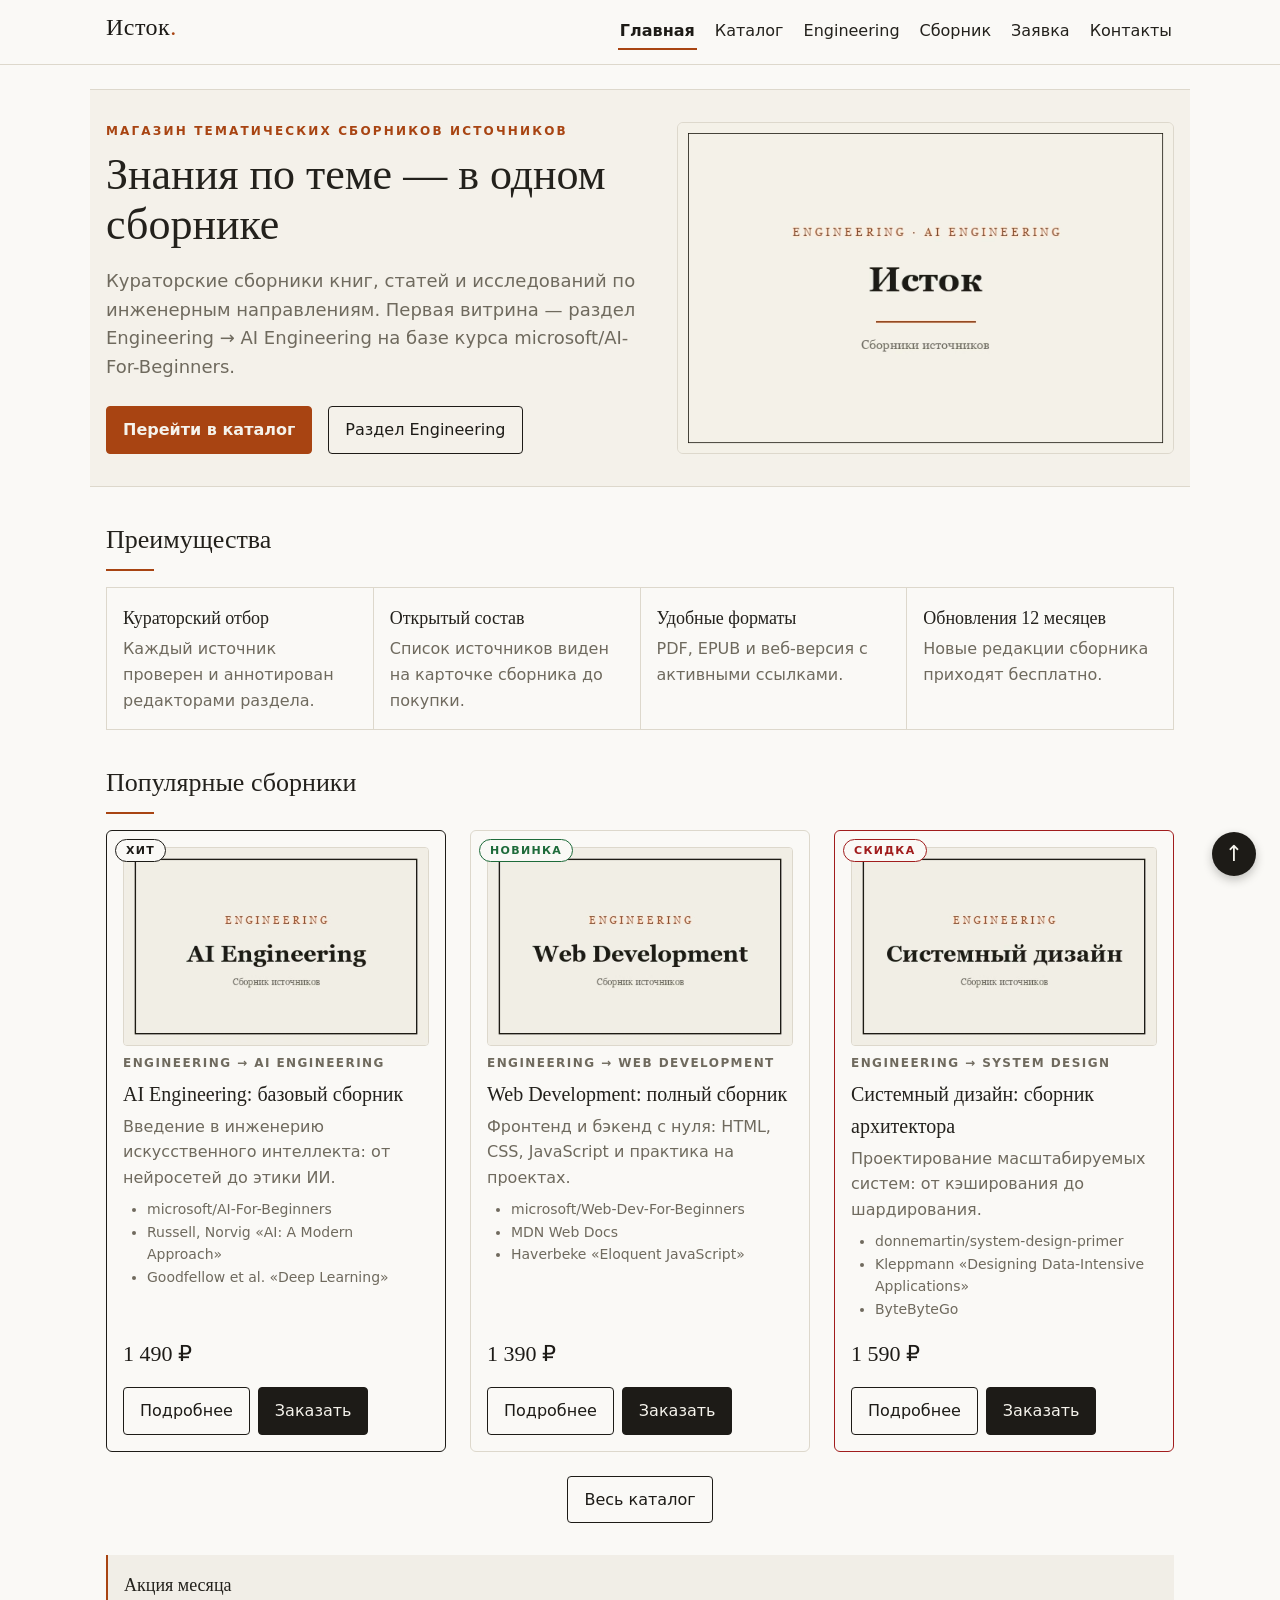
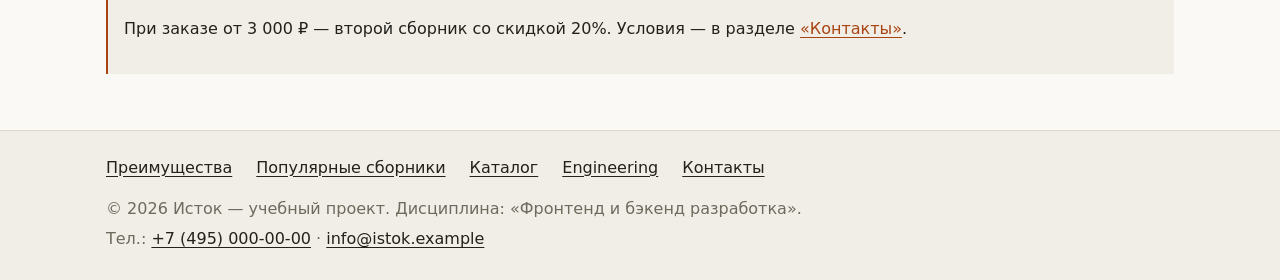
==== commit 5ba3100a: "Stage 3" ====
--- a/index.html
+++ b/index.html
@@ -17,8 +17,9 @@
   <header class="site-header">
     <div class="site-header__inner">
       <a class="site-header__logo" href="index.html">Исток</a>
+      <button class="nav-toggle" type="button" aria-expanded="false" aria-controls="site-nav" aria-label="Открыть меню"><span class="nav-toggle__bar"></span><span class="nav-toggle__bar"></span><span class="nav-toggle__bar"></span></button>
       <nav class="site-nav" aria-label="Основная навигация">
-        <ul class="site-nav__list">
+        <ul class="site-nav__list" id="site-nav">
           <li class="site-nav__item"><a class="site-nav__link site-nav__link--active" href="index.html" aria-current="page">Главная</a></li>
           <li class="site-nav__item"><a class="site-nav__link" href="catalog.html">Каталог</a></li>
           <li class="site-nav__item"><a class="site-nav__link" href="category.html">Engineering</a></li>
@@ -43,6 +44,7 @@
       </div>
       <div class="hero__media">
         <picture class="hero__picture">
+          <source type="image/avif" srcset="images/hero-600.avif 600w, images/hero-800.avif 800w, images/hero-1200.avif 1200w" sizes="(min-width: 900px) 45vw, 100vw">
           <source type="image/webp" srcset="images/hero-600.webp 600w, images/hero-800.webp 800w, images/hero-1200.webp 1200w" sizes="(min-width: 900px) 45vw, 100vw">
           <img class="hero__image" src="images/hero-800.jpg" srcset="images/hero-600.jpg 600w, images/hero-800.jpg 800w, images/hero-1200.jpg 1200w" sizes="(min-width: 900px) 45vw, 100vw" width="1200" height="800" alt="Обложка магазина Исток: кураторские сборники источников по инженерным темам" fetchpriority="high">
         </picture>
@@ -64,7 +66,7 @@
       <div class="products-grid">
         <article class="product-card product-card--featured">
           <span class="badge badge--hit product-card__badge">Хит</span>
-          <img class="product-card__image" src="images/ai-engineering-400.jpg" srcset="images/ai-engineering-400.jpg 400w, images/ai-engineering-800.jpg 800w" sizes="(min-width: 1024px) 30vw, (min-width: 640px) 45vw, 100vw" alt="Обложка сборника «AI Engineering: базовый сборник»" width="400" height="260" loading="lazy">
+          <picture class="product-card__picture"><source type="image/avif" srcset="images/ai-engineering-400.avif 400w, images/ai-engineering-800.avif 800w" sizes="(min-width: 1024px) 30vw, (min-width: 640px) 45vw, 100vw"><source type="image/webp" srcset="images/ai-engineering-400.webp 400w, images/ai-engineering-800.webp 800w" sizes="(min-width: 1024px) 30vw, (min-width: 640px) 45vw, 100vw"><img class="product-card__image" src="images/ai-engineering-400.jpg" srcset="images/ai-engineering-400.jpg 400w, images/ai-engineering-800.jpg 800w" sizes="(min-width: 1024px) 30vw, (min-width: 640px) 45vw, 100vw" alt="Обложка сборника «AI Engineering: базовый сборник»" width="400" height="260" loading="lazy"></picture>
           <p class="product-card__category"><a class="product-card__category-link" href="category.html">Engineering → AI Engineering</a></p>
           <h3 class="product-card__title">AI Engineering: базовый сборник</h3>
           <p class="product-card__description">Введение в инженерию искусственного интеллекта: от нейросетей до этики ИИ.</p>
@@ -81,7 +83,7 @@
         </article>
         <article class="product-card">
           <span class="badge badge--new product-card__badge">Новинка</span>
-          <img class="product-card__image" src="images/web-development-400.jpg" srcset="images/web-development-400.jpg 400w, images/web-development-800.jpg 800w" sizes="(min-width: 1024px) 30vw, (min-width: 640px) 45vw, 100vw" alt="Обложка сборника «Web Development: полный сборник»" width="400" height="260" loading="lazy">
+          <picture class="product-card__picture"><source type="image/avif" srcset="images/web-development-400.avif 400w, images/web-development-800.avif 800w" sizes="(min-width: 1024px) 30vw, (min-width: 640px) 45vw, 100vw"><source type="image/webp" srcset="images/web-development-400.webp 400w, images/web-development-800.webp 800w" sizes="(min-width: 1024px) 30vw, (min-width: 640px) 45vw, 100vw"><img class="product-card__image" src="images/web-development-400.jpg" srcset="images/web-development-400.jpg 400w, images/web-development-800.jpg 800w" sizes="(min-width: 1024px) 30vw, (min-width: 640px) 45vw, 100vw" alt="Обложка сборника «Web Development: полный сборник»" width="400" height="260" loading="lazy"></picture>
           <p class="product-card__category">Engineering → Web Development</p>
           <h3 class="product-card__title">Web Development: полный сборник</h3>
           <p class="product-card__description">Фронтенд и бэкенд с нуля: HTML, CSS, JavaScript и практика на проектах.</p>
@@ -98,7 +100,7 @@
         </article>
         <article class="product-card product-card--discount">
           <span class="badge badge--sale product-card__badge">Скидка</span>
-          <img class="product-card__image" src="images/system-design-400.jpg" srcset="images/system-design-400.jpg 400w, images/system-design-800.jpg 800w" sizes="(min-width: 1024px) 30vw, (min-width: 640px) 45vw, 100vw" alt="Обложка сборника «Системный дизайн: сборник архитектора»" width="400" height="260" loading="lazy">
+          <picture class="product-card__picture"><source type="image/avif" srcset="images/system-design-400.avif 400w, images/system-design-800.avif 800w" sizes="(min-width: 1024px) 30vw, (min-width: 640px) 45vw, 100vw"><source type="image/webp" srcset="images/system-design-400.webp 400w, images/system-design-800.webp 800w" sizes="(min-width: 1024px) 30vw, (min-width: 640px) 45vw, 100vw"><img class="product-card__image" src="images/system-design-400.jpg" srcset="images/system-design-400.jpg 400w, images/system-design-800.jpg 800w" sizes="(min-width: 1024px) 30vw, (min-width: 640px) 45vw, 100vw" alt="Обложка сборника «Системный дизайн: сборник архитектора»" width="400" height="260" loading="lazy"></picture>
           <p class="product-card__category">Engineering → System Design</p>
           <h3 class="product-card__title">Системный дизайн: сборник архитектора</h3>
           <p class="product-card__description">Проектирование масштабируемых систем: от кэширования до шардирования.</p>
@@ -147,35 +149,40 @@
       <p class="order-form__selected" id="selected-product-label" hidden></p>
       <div class="order-form__field">
         <label class="order-form__label" for="order-name">Имя</label>
-        <input class="order-form__input" id="order-name" name="name" type="text" placeholder="Введите ваше имя" minlength="2" autocomplete="given-name" required>
+        <input class="order-form__input" id="order-name" name="name" type="text" placeholder="Введите ваше имя" minlength="2" autocomplete="given-name" required aria-describedby="order-name-error">
+        <small class="order-form__error" id="order-name-error" role="alert" hidden>Введите имя (не короче 2 символов).</small>
       </div>
       <div class="order-form__field">
         <label class="order-form__label" for="order-email">E-mail</label>
-        <input class="order-form__input" id="order-email" name="email" type="email" placeholder="example@mail.ru" autocomplete="email" required>
+        <input class="order-form__input" id="order-email" name="email" type="email" placeholder="example@mail.ru" autocomplete="email" required aria-describedby="order-email-error">
+        <small class="order-form__error" id="order-email-error" role="alert" hidden>Введите корректный e-mail.</small>
       </div>
       <div class="order-form__field">
         <label class="order-form__label" for="order-phone">Телефон</label>
-        <input class="order-form__input" id="order-phone" name="phone" type="tel" inputmode="tel" placeholder="+7 (900) 000-00-00" pattern="^\+7 \(\d{3}\) \d{3}-\d{2}-\d{2}$" required>
-        <small class="order-form__hint">Формат: +7 (900) 000-00-00</small>
+        <input class="order-form__input" id="order-phone" name="phone" type="tel" inputmode="tel" placeholder="+7 (900) 000-00-00" pattern="^\+7 \(\d{3}\) \d{3}-\d{2}-\d{2}$" required aria-describedby="order-phone-hint order-phone-error">
+        <small class="order-form__hint" id="order-phone-hint">Формат: +7 (900) 000-00-00</small>
+        <small class="order-form__error" id="order-phone-error" role="alert" hidden>Введите телефон в формате +7 (900) 000-00-00.</small>
       </div>
       <div class="order-form__field">
         <label class="order-form__label" for="order-topic">Тема заявки</label>
-        <select class="order-form__select" id="order-topic" name="topic" required>
+        <select class="order-form__select" id="order-topic" name="topic" required aria-describedby="order-topic-error">
           <option value="">Выберите тему</option>
           <option value="product">Заказ сборника</option>
           <option value="consultation">Консультация</option>
           <option value="delivery">Получение и доставка</option>
         </select>
+        <small class="order-form__error" id="order-topic-error" role="alert" hidden>Выберите тему заявки.</small>
       </div>
       <div class="order-form__field">
         <label class="order-form__label" for="order-comment">Комментарий</label>
         <textarea class="order-form__textarea" id="order-comment" name="comment" rows="3" placeholder="Дополнительная информация"></textarea>
       </div>
       <div class="order-form__field order-form__field--checkbox">
-        <label class="order-form__label order-form__label--inline"><input id="order-agreement" name="agreement" type="checkbox" required> Я согласен на обработку данных</label>
+        <label class="order-form__label order-form__label--inline"><input id="order-agreement" name="agreement" type="checkbox" required aria-describedby="order-agreement-error"> Я согласен на обработку данных</label>
+        <small class="order-form__error" id="order-agreement-error" role="alert" hidden>Подтвердите согласие на обработку данных.</small>
       </div>
       <div class="order-form__actions">
-        <button class="button button--secondary" type="button" id="close-order-dialog">Закрыть</button>
+        <button class="button button--secondary" type="button" id="close-order-dialog" aria-label="Закрыть окно заявки">Закрыть</button>
         <button class="button button--primary" type="submit">Отправить заявку</button>
       </div>
     </form>
--- a/css/style.css
+++ b/css/style.css
@@ -230,6 +230,7 @@
 .order-form__input:disabled, .order-form__select:disabled, .order-form__textarea:disabled { background: var(--color-bg-alt); cursor: not-allowed; }
 .order-form__input[aria-invalid="true"], .order-form__select[aria-invalid="true"], .order-form__textarea[aria-invalid="true"] { border-color: var(--color-danger); background: #fdf6f6; }
 .order-form__hint { font-size: 12px; color: var(--color-muted); }
+.order-form__error { font-size: 12px; color: var(--color-danger); }
 .order-form__selected { margin: 0; padding: var(--space-sm); background: var(--color-bg-hero); border: 1px solid var(--color-border); border-radius: var(--radius-sm); }
 .order-form__actions { display: flex; flex-wrap: wrap; justify-content: flex-end; gap: var(--space-md); }
 .order-form__actions--start { justify-content: flex-start; }
--- a/css/responsive.css
+++ b/css/responsive.css
@@ -46,9 +46,35 @@
   .order-form__grid { grid-template-columns: repeat(2, 1fr); }
 }
 
+/* --- Таблицы product.html: карточное представление на мобильном --- */
+@media (max-width: 639px) {
+  .spec-table--cards, .spec-table--cards tbody, .spec-table--cards .spec-table__row,
+  .spec-table--cards .spec-table__row-head, .spec-table--cards .spec-table__cell { display: block; }
+  .spec-table--cards thead { position: absolute; width: 1px; height: 1px; overflow: hidden; clip: rect(0 0 0 0); white-space: nowrap; }
+  .spec-table--cards .spec-table__row { margin-bottom: var(--space-md); padding: var(--space-sm) var(--space-md); border: 1px solid var(--color-border); border-radius: var(--radius-md); background: var(--color-bg); }
+  .spec-table--cards .spec-table__row:hover .spec-table__cell, .spec-table--cards .spec-table__row:hover .spec-table__row-head { background: transparent; }
+  .spec-table--cards .spec-table__row-head, .spec-table--cards .spec-table__cell { width: auto; padding: 4px 0; border-bottom: 0; }
+  .spec-table--cards .spec-table__row-head { font-family: var(--font-heading); font-size: 17px; }
+  .spec-table--cards .spec-table__cell::before { content: attr(data-label); display: block; font-size: 12px; font-weight: bold; letter-spacing: .12em; text-transform: uppercase; color: var(--color-muted); }
+  .spec-table--cards .spec-table__cell[data-label=""]::before, .spec-table--cards .spec-table__cell:not([data-label])::before { content: none; }
+}
+
+/* --- Бургер-меню: без JS меню остаётся открытым --- */
+.nav-toggle { display: none; }
+.site-header__inner { position: relative; }
+.site-header--js .nav-toggle { position: absolute; top: 10px; right: var(--space-md); display: flex; flex-direction: column; justify-content: center; gap: 5px; width: 44px; height: 44px; padding: 10px; background: transparent; border: 1px solid var(--color-primary); border-radius: var(--radius-sm); cursor: pointer; }
+.nav-toggle__bar { display: block; width: 100%; height: 2px; background: var(--color-primary); }
+.nav-toggle:hover { border-color: var(--color-accent); }
+.nav-toggle:hover .nav-toggle__bar { background: var(--color-accent); }
+.nav-toggle:focus-visible { outline: 2px solid var(--color-accent); outline-offset: 3px; }
+.site-header--js .site-nav { display: none; }
+.site-header--js .site-nav--open { display: block; }
+
 /* ===== Планшет (≥ 700px): навигация в строку ===== */
 @media (min-width: 700px) {
   .site-header__inner { flex-direction: row; align-items: center; }
+  .site-header--js .nav-toggle { display: none; }
+  .site-header--js .site-nav { display: block; }
   .site-nav { width: auto; }
   .site-nav__list { flex-direction: row; flex-wrap: wrap; justify-content: flex-end; align-items: center; gap: var(--space-xs) var(--space-md); border-top: 0; }
   .site-nav__link { display: inline-block; min-height: 0; padding: var(--space-xs) 2px; border-bottom: 2px solid transparent; }
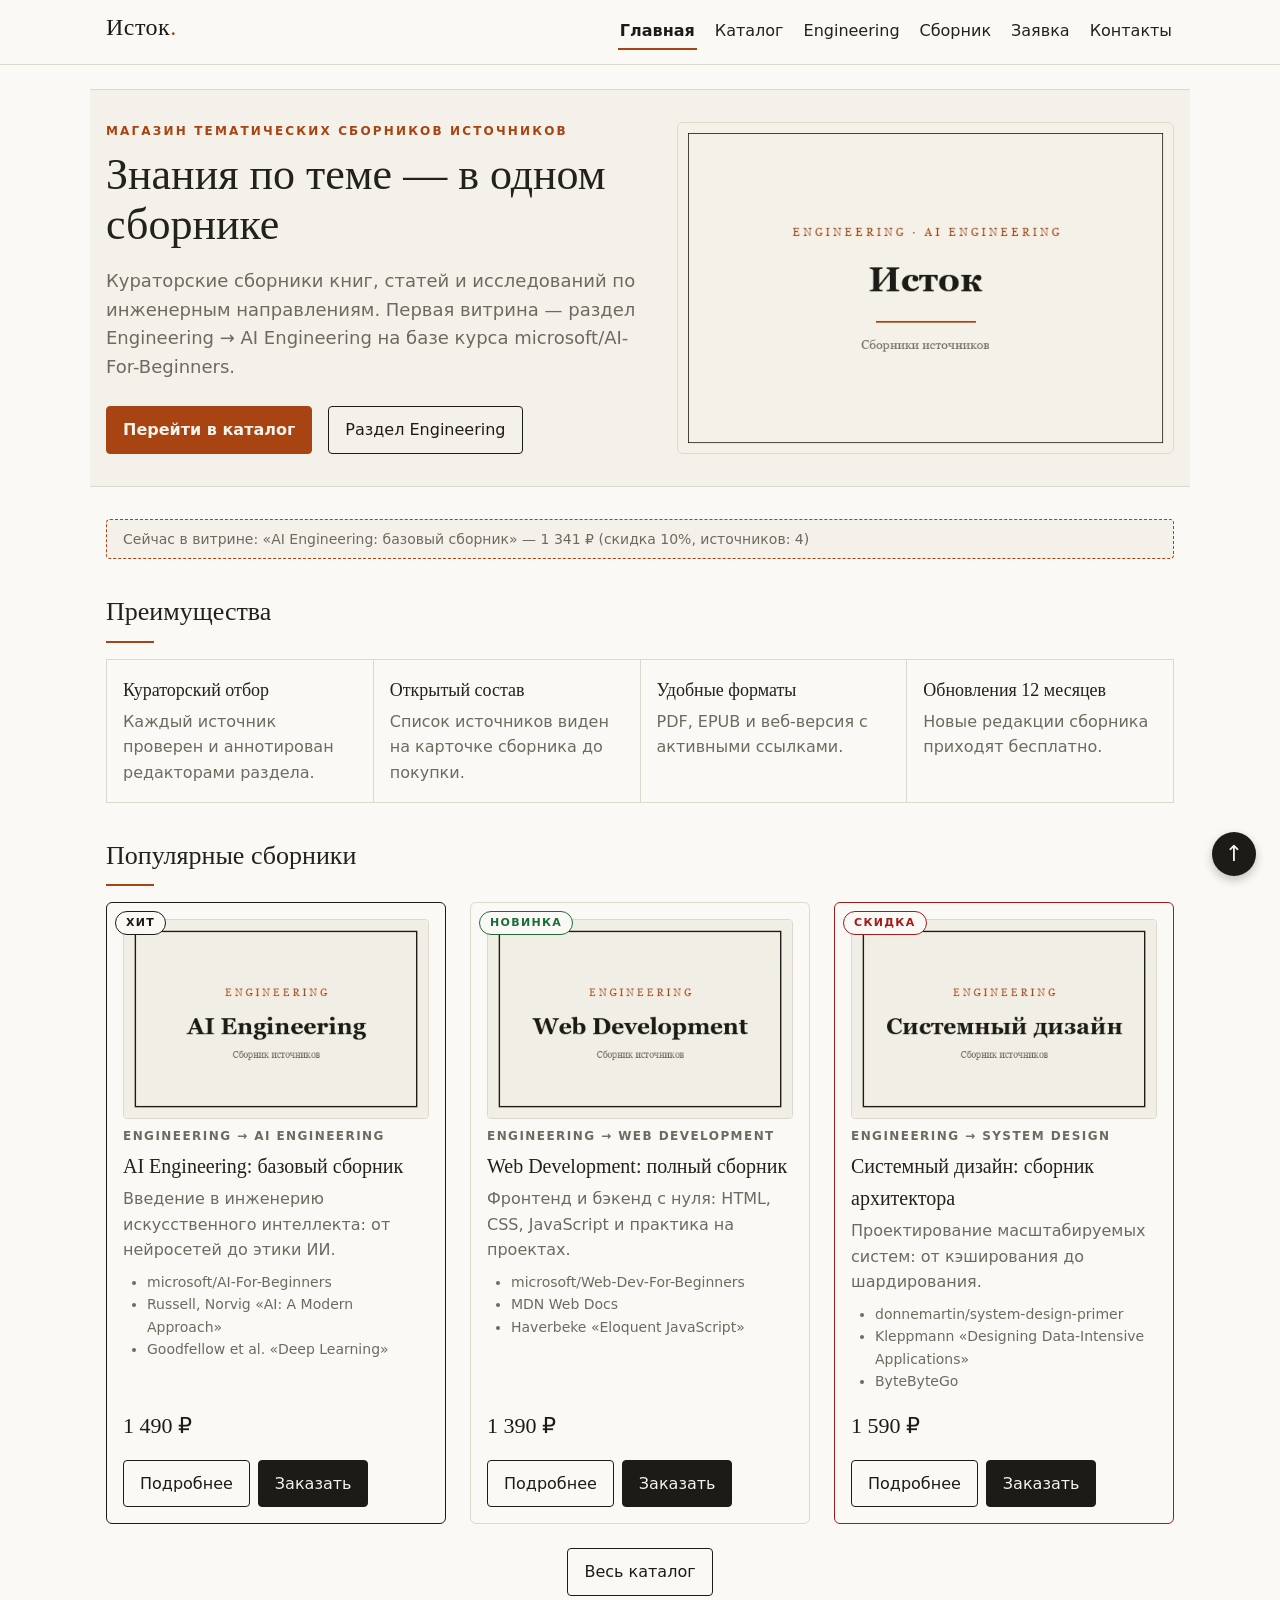
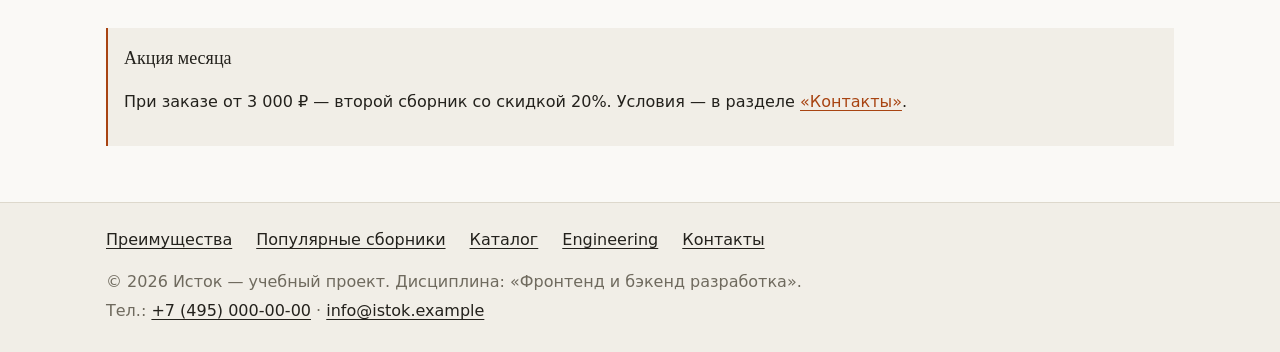
==== commit c117a8bb: "Stage 4" ====
--- a/index.html
+++ b/index.html
@@ -8,8 +8,10 @@
   <meta property="og:type" content="website">
   <meta property="og:title" content="Исток — магазин тематических сборников источников">
   <meta property="og:description" content="Исток: кураторские сборники книг, статей и исследований по инженерным темам.">
+  <link rel="icon" href="images/favicon.svg" type="image/svg+xml">
   <link rel="stylesheet" href="css/style.css">
   <link rel="stylesheet" href="css/responsive.css">
+  <script src="js/data.js" defer></script>
   <script src="js/main.js" defer></script>
 </head>
 <body>
@@ -50,6 +52,8 @@
         </picture>
       </div>
     </section>
+
+    <p class="js-message" aria-live="polite">Данные о сборнике загружаются…</p>
 
     <section class="section" id="advantages">
       <h2 class="section__title">Преимущества</h2>
--- a/css/style.css
+++ b/css/style.css
@@ -248,6 +248,9 @@
 .to-top:hover { background: var(--color-accent); }
 .to-top:focus-visible { outline: 3px solid var(--color-accent); outline-offset: 3px; }
 
+/* ===== Учебный блок JavaScript (КР №4) ===== */
+.js-message { margin: 0 0 var(--space-xl); padding: var(--space-sm) var(--space-md); font-size: 14px; color: var(--color-muted); background: var(--color-bg-hero); border: 1px dashed var(--color-accent); border-radius: var(--radius-sm); }
+
 /* ===== Адаптивность ===== */
 /* Все адаптивные правила (Mobile First, @media min-width) вынесены в css/responsive.css,
    который подключается после этого файла на всех страницах. */
